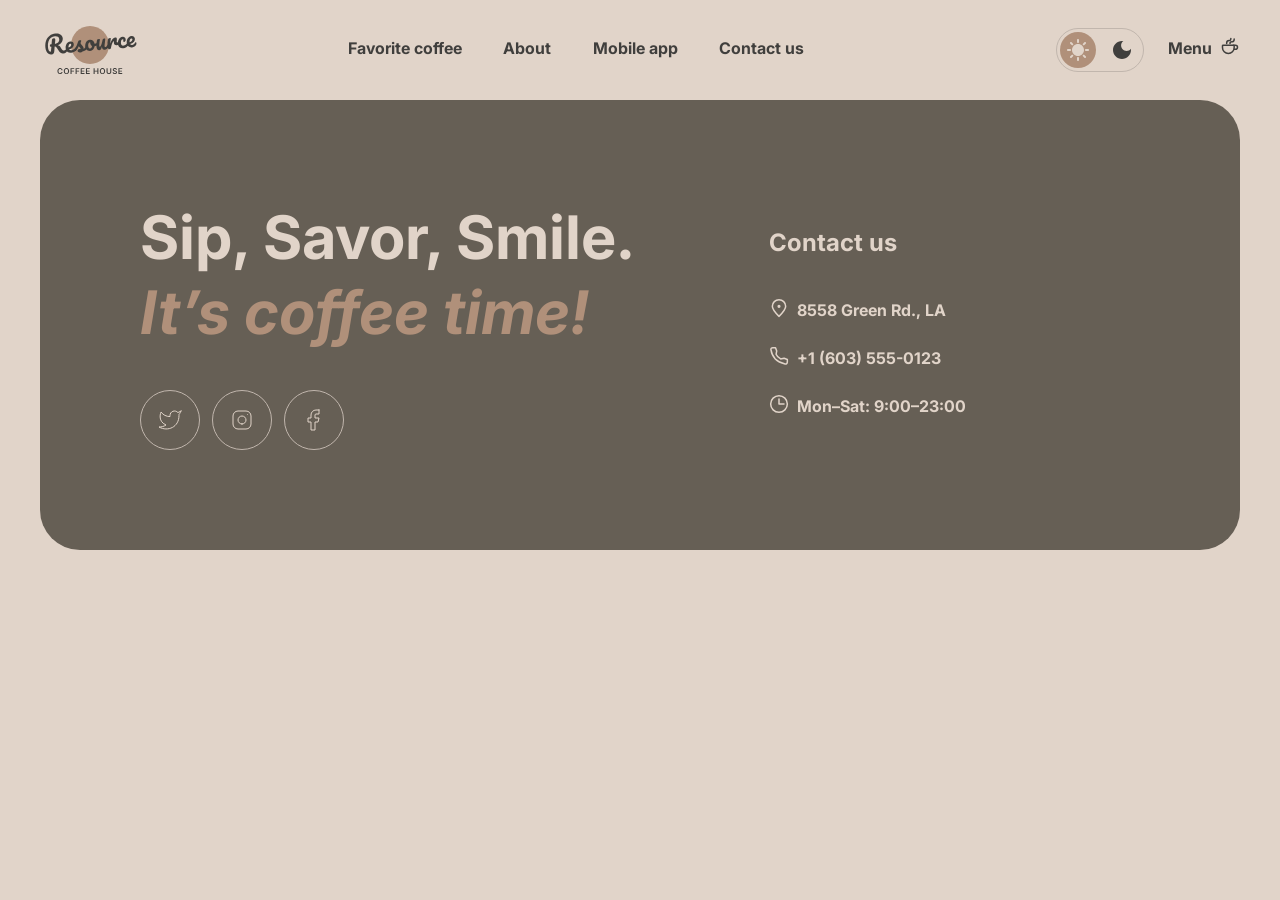
==== menu.html @ a6623a98 "feat: add second page" ====
<!doctype html>
<html lang="en">
  <head>
    <meta charset="UTF-8" />
    <meta name="viewport" content="width=device-width, initial-scale=1.0" />
    <link
      rel="icon"
      type="image/svg+xml"
      href="./assets/images/icons/logo.svg"
    />
    <link rel="stylesheet" href="./styles/normalize.css" />
    <link rel="stylesheet" href="./styles/style.css" />
    <title>Coffe House</title>
  </head>
  <body>
    <div class="container">
      <header class="header">
        <div class="header__left">
          <a href="/" class="header__logo"
            ><svg
              width="100"
              height="60"
              viewBox="0 0 100 60"
              fill="none"
              xmlns="http://www.w3.org/2000/svg"
            >
              <path
                d="M69 25C69 35.4934 60.4934 44 50 44C39.5066 44 31 35.4934 31 25C31 14.5066 39.5066 6 50 6C60.4934 6 69 14.5066 69 25Z"
                fill="#B0907A"
              />
              <path
                d="M95.6784 22.2913C95.8856 22.2732 96.0534 22.3548 96.1817 22.5364C96.326 22.7165 96.4127 22.9739 96.442 23.3086C96.4922 23.8824 96.4 24.3884 96.1652 24.8265C95.7789 25.5509 95.2359 26.1365 94.5362 26.5832C93.8524 27.0285 93.0084 27.295 92.0042 27.3829C90.4741 27.5168 89.2469 27.1664 88.3226 26.3318C87.3969 25.4812 86.8658 24.2749 86.7291 22.7129C86.6329 21.6131 86.7748 20.5727 87.1547 19.5919C87.5333 18.5951 88.1046 17.7822 88.8687 17.1532C89.6487 16.5229 90.5568 16.1623 91.5928 16.0717C92.5173 15.9908 93.2829 16.2049 93.8895 16.714C94.4948 17.2071 94.8386 17.9239 94.9209 18.8643C95.0171 19.9641 94.7016 20.9473 93.9743 21.814C93.2617 22.6633 91.9772 23.4021 90.1208 24.0303C90.5675 24.73 91.2451 25.0401 92.1537 24.9606C92.8072 24.9035 93.3279 24.7053 93.7158 24.3662C94.1197 24.0257 94.5692 23.4725 95.0643 22.7064C95.2346 22.4506 95.4393 22.3122 95.6784 22.2913ZM91.3914 18.4503C90.8016 18.5019 90.3295 18.8885 89.9751 19.6102C89.6365 20.3304 89.5098 21.1767 89.5949 22.149L89.5991 22.1968C90.5199 21.8914 91.2318 21.4918 91.7347 20.9981C92.2376 20.5044 92.4632 19.9626 92.4117 19.3729C92.3852 19.0701 92.2766 18.8386 92.0859 18.6786C91.9098 18.5013 91.6783 18.4252 91.3914 18.4503Z"
                fill="#403F3D"
              />
              <path
                d="M83.2976 28.1446C81.7356 28.2813 80.4779 27.9497 79.5245 27.1497C78.5857 26.3324 78.0529 25.1985 77.926 23.7481C77.813 22.457 77.969 21.303 78.394 20.2861C78.819 19.2692 79.4149 18.4622 80.1818 17.8651C80.9487 17.268 81.7784 16.9304 82.671 16.8523C83.5477 16.7756 84.2481 16.9793 84.7723 17.4635C85.311 17.9303 85.6159 18.5702 85.6871 19.383C85.7456 20.0525 85.6437 20.6316 85.3813 21.1203C85.1348 21.6076 84.7725 21.8722 84.2944 21.9141C83.9915 21.9406 83.7382 21.8904 83.5344 21.7637C83.3465 21.6356 83.2414 21.444 83.2191 21.189C83.2093 21.0774 83.2141 20.9485 83.2334 20.8023C83.2527 20.6561 83.2676 20.5504 83.278 20.4852C83.3367 20.2392 83.357 20.0125 83.3389 19.8053C83.3208 19.5981 83.2511 19.4436 83.1297 19.3418C83.0243 19.2386 82.876 19.1953 82.6847 19.2121C82.3181 19.2441 81.9901 19.4415 81.7006 19.8041C81.4097 20.1508 81.193 20.6114 81.0506 21.186C80.9081 21.7606 80.8661 22.3826 80.9247 23.0521C81.0865 24.901 81.9723 25.7551 83.5821 25.6142C84.2356 25.557 84.9181 25.2805 85.6296 24.7846C86.3556 24.2714 87.0469 23.5444 87.7034 22.6036C87.8752 22.3637 88.0806 22.2333 88.3197 22.2124C88.5269 22.1942 88.6946 22.2759 88.8229 22.4574C88.9672 22.6375 89.054 22.895 89.0832 23.2297C89.1362 23.8354 89.028 24.3427 88.7587 24.7518C88.0904 25.7418 87.2526 26.5378 86.2452 27.1399C85.2524 27.7247 84.2699 28.0596 83.2976 28.1446Z"
                fill="#403F3D"
              />
              <path
                d="M69.549 29.3476C68.9433 29.4006 68.485 29.1195 68.1742 28.5042C67.8794 27.8876 67.6706 26.8779 67.5479 25.4753C67.3666 23.4032 67.4892 21.4089 67.9158 19.4924C68.0188 19.0177 68.2207 18.6627 68.5213 18.4276C68.8365 18.1752 69.289 18.0232 69.8787 17.9716C70.1975 17.9437 70.4242 17.964 70.5586 18.0326C70.6931 18.1011 70.7701 18.2469 70.7897 18.4701C70.812 18.7251 70.7426 19.3094 70.5816 20.2229C70.478 20.8744 70.3993 21.4434 70.3455 21.93C70.2917 22.4165 70.2636 23.0132 70.2612 23.7201C70.6673 22.3033 71.1594 21.136 71.7376 20.2181C72.3158 19.3002 72.8997 18.6308 73.4892 18.2098C74.0947 17.7874 74.6605 17.5532 75.1865 17.5072C76.2225 17.4166 76.7858 17.8893 76.8765 18.9253C76.8946 19.1325 76.8668 19.6409 76.7931 20.4504C76.7214 21.0991 76.6925 21.5032 76.7064 21.6626C76.7552 22.2204 76.9789 22.4819 77.3773 22.4471C77.8236 22.408 78.3668 22.0072 79.0067 21.2445C79.1958 21.0191 79.4019 20.8967 79.6251 20.8772C79.8323 20.8591 80 20.9408 80.1283 21.1223C80.2712 21.2864 80.3559 21.5199 80.3824 21.8228C80.434 22.4125 80.315 22.8887 80.0255 23.2513C79.6197 23.7526 79.1285 24.1971 78.5521 24.5848C77.9903 24.9552 77.3746 25.1697 76.7052 25.2282C75.8604 25.3021 75.196 25.1434 74.7121 24.7521C74.2441 24.3594 73.978 23.7965 73.9139 23.0633C73.8929 22.8242 73.8959 22.583 73.9228 22.3397C73.9268 22.0182 73.9239 21.8016 73.9142 21.69C73.8919 21.435 73.793 21.3151 73.6177 21.3305C73.3786 21.3514 73.0836 21.6503 72.7325 22.2271C72.396 22.7865 72.0748 23.5213 71.7689 24.4314C71.4631 25.3415 71.2332 26.2932 71.0791 27.2864C70.9694 28.0509 70.8068 28.5791 70.5914 28.8709C70.3906 29.1455 70.0431 29.3044 69.549 29.3476Z"
                fill="#403F3D"
              />
              <path
                d="M59.2462 30.2488C58.5289 30.3116 57.9106 30.0364 57.3912 29.4233C56.8863 28.7929 56.5906 27.9836 56.5042 26.9954C56.3996 25.8 56.3838 24.7012 56.4567 23.699C56.5282 22.6809 56.6985 21.5979 56.9675 20.4501C57.085 19.958 57.2782 19.5958 57.547 19.3635C57.8157 19.1312 58.2609 18.9878 58.8826 18.9334C59.2332 18.9028 59.4772 18.9376 59.6145 19.038C59.7677 19.1371 59.8541 19.2981 59.8736 19.5213C59.8847 19.6488 59.8347 20.0868 59.7235 20.8354C59.6157 21.4391 59.5349 21.9842 59.4811 22.4707C59.3088 24.1722 59.247 25.3019 59.2958 25.8598C59.3251 26.1945 59.3859 26.4301 59.4781 26.5666C59.569 26.6871 59.7021 26.7397 59.8774 26.7244C60.1165 26.7035 60.3904 26.4386 60.6993 25.9297C61.024 25.4195 61.3431 24.6608 61.6565 23.6536C61.9859 22.6451 62.2798 21.4148 62.5382 19.9627C62.6239 19.4734 62.7852 19.114 63.0221 18.8845C63.2749 18.6535 63.6643 18.5151 64.1903 18.4691C64.5569 18.437 64.8161 18.4625 64.9679 18.5456C65.1184 18.6127 65.204 18.7658 65.2249 19.0049C65.2598 19.4034 65.1561 20.5127 64.9138 22.3327C64.646 24.412 64.533 25.6907 64.5748 26.1688C64.6013 26.4717 64.686 26.7052 64.8289 26.8694C64.9703 27.0176 65.1447 27.0827 65.3519 27.0645C65.6706 27.0366 66.0285 26.8126 66.4254 26.3924C66.8368 25.9549 67.3708 25.2657 68.0273 24.3249C68.199 24.0851 68.4044 23.9547 68.6435 23.9337C68.8507 23.9156 69.0185 23.9973 69.1468 24.1788C69.291 24.3589 69.3778 24.6163 69.4071 24.9511C69.4629 25.5886 69.3547 26.096 69.0825 26.4731C68.471 27.3779 67.7905 28.1361 67.041 28.7477C66.3074 29.358 65.4385 29.707 64.4343 29.7949C63.6693 29.8618 63.0776 29.6165 62.6594 29.0588C62.2572 28.4997 62.0093 27.6862 61.9159 26.6183C61.7398 27.7259 61.4065 28.5982 60.9162 29.2354C60.4245 29.8566 59.8678 30.1944 59.2462 30.2488Z"
                fill="#403F3D"
              />
              <path
                d="M57.5606 22.8796C57.7678 22.8614 57.9362 22.9511 58.0659 23.1485C58.1956 23.346 58.2744 23.6041 58.3023 23.9229C58.3692 24.688 58.1779 25.1625 57.7282 25.3463C56.8011 25.7647 55.7659 26.048 54.6225 26.1963C54.4367 27.5616 53.9332 28.6898 53.1117 29.5808C52.2888 30.4559 51.3115 30.9429 50.1799 31.0419C49.2235 31.1256 48.3824 30.9663 47.6566 30.564C46.9467 30.1603 46.383 29.5913 45.9654 28.8569C45.5478 28.1225 45.3 27.309 45.2219 26.4164C45.1159 25.205 45.2529 24.1089 45.6328 23.1281C46.0114 22.1313 46.5841 21.3343 47.351 20.7372C48.1165 20.1242 48.9933 19.7744 49.9816 19.688C51.1929 19.582 52.2022 19.9193 53.0093 20.6999C53.8309 21.4632 54.3592 22.453 54.5941 23.6691C55.339 23.5558 56.2177 23.3183 57.23 22.9567C57.3547 22.9136 57.4649 22.8879 57.5606 22.8796ZM50.1494 28.4908C50.6595 28.4462 51.0797 28.2007 51.41 27.7542C51.7563 27.3063 51.959 26.6863 52.0182 25.8941C51.4948 25.6026 51.0739 25.1977 50.7555 24.6795C50.4531 24.1599 50.2754 23.5972 50.2224 22.9916C50.2001 22.7365 50.2017 22.4794 50.2272 22.2202L50.1076 22.2307C49.4701 22.2864 48.9633 22.644 48.5873 23.3032C48.2259 23.9452 48.094 24.824 48.1916 25.9398C48.2683 26.8164 48.4942 27.4712 48.8694 27.9042C49.2605 28.3357 49.6872 28.5313 50.1494 28.4908Z"
                fill="#403F3D"
              />
              <path
                d="M40.3103 32.4354C39.4815 32.508 38.8272 32.3725 38.3474 32.029C37.8836 31.6841 37.6307 31.2726 37.5889 30.7944C37.5527 30.38 37.6727 30.0081 37.9491 29.6787C38.2254 29.3494 38.6584 29.1589 39.2482 29.1073C39.4554 29.0892 39.6966 29.0922 39.9717 29.1163C40.2614 29.1231 40.4787 29.1282 40.6235 29.1316C40.5713 28.7185 40.4415 28.3364 40.2341 27.9851C40.0427 27.6325 39.8048 27.3 39.5205 26.9876C39.2348 26.6592 38.9692 26.3773 38.7237 26.1418C38.3119 27.1254 37.8861 27.9497 37.4464 28.6145C37.0226 29.278 36.5482 29.9137 36.0232 30.5218C35.7614 30.8338 35.4711 31.0038 35.1523 31.0316C34.8973 31.054 34.6824 30.9844 34.5077 30.823C34.3316 30.6457 34.2316 30.4216 34.2079 30.1506C34.1801 29.8318 34.2658 29.5272 34.4653 29.2367L34.7426 28.827C35.5244 27.6664 36.1078 26.7159 36.4928 25.9756C36.7233 25.4896 36.9884 24.8481 37.288 24.0509C37.5863 23.2379 37.8745 22.4016 38.1527 21.542C38.3942 20.8142 38.9931 20.4085 39.9494 20.3248C40.3957 20.2858 40.71 20.2984 40.8923 20.3628C41.0746 20.4271 41.1734 20.547 41.1888 20.7223C41.1971 20.8179 41.1785 20.9722 41.1329 21.1849C41.0873 21.3977 41.0177 21.6126 40.9243 21.8296C40.6876 22.4285 40.5867 22.9272 40.6215 23.3257C40.6424 23.5647 40.7451 23.8208 40.9296 24.0937C41.1301 24.3653 41.4244 24.7009 41.8127 25.1006C42.3814 25.7254 42.8141 26.2657 43.111 26.7216C43.4224 27.1601 43.6025 27.6583 43.6513 28.2162C43.6652 28.3756 43.6688 28.6001 43.662 28.8898C44.4166 28.5187 45.2626 27.6335 46.2003 26.2345C46.372 25.9946 46.5774 25.8642 46.8165 25.8433C47.0237 25.8252 47.1915 25.9069 47.3198 26.0884C47.464 26.2685 47.5508 26.5259 47.5801 26.8606C47.6331 27.4663 47.5249 27.9737 47.2555 28.3827C46.545 29.4407 45.8392 30.185 45.1381 30.6158C44.4515 31.0292 43.5756 31.2985 42.5105 31.4238C41.9204 32.0215 41.187 32.3587 40.3103 32.4354Z"
                fill="#403F3D"
              />
              <path
                d="M36.6161 26.7357C36.8233 26.7175 36.9911 26.7992 37.1194 26.9807C37.2636 27.1608 37.3504 27.4183 37.3797 27.753C37.4355 28.3905 37.3273 28.8979 37.0551 29.2751C36.5281 30.0439 35.7492 30.7786 34.7183 31.4791C33.7034 32.1782 32.5823 32.5815 31.355 32.6888C29.6814 32.8353 28.3426 32.4947 27.3386 31.667C26.3347 30.8394 25.7637 29.6365 25.6256 28.0586C25.5294 26.9588 25.6713 25.9185 26.0512 24.9376C26.4298 23.9408 27.0011 23.1279 27.7652 22.4989C28.5452 21.8686 29.4533 21.508 30.4893 21.4174C31.4138 21.3365 32.1793 21.5506 32.786 22.0597C33.3913 22.5528 33.7351 23.2696 33.8173 24.21C33.9136 25.3098 33.5981 26.293 32.8708 27.1597C32.1581 28.009 30.8816 28.7471 29.0412 29.3739C29.5039 30.0722 30.293 30.3726 31.4088 30.275C32.126 30.2122 32.9173 29.894 33.7826 29.3204C34.6625 28.7295 35.4016 27.9983 35.9999 27.1269C36.1716 26.887 36.377 26.7566 36.6161 26.7357ZM30.2878 23.796C29.6981 23.8476 29.226 24.2342 28.8715 24.9559C28.533 25.6761 28.4063 26.5224 28.4914 27.4947L28.4955 27.5425C29.4164 27.2371 30.1283 26.8375 30.6312 26.3438C31.1341 25.8501 31.3597 25.3083 31.3081 24.7186C31.2816 24.4158 31.1731 24.1843 30.9824 24.0243C30.8063 23.847 30.5747 23.7709 30.2878 23.796Z"
                fill="#403F3D"
              />
              <path
                d="M27.6906 27.5167C27.8978 27.4986 28.0656 27.5803 28.1939 27.7618C28.3382 27.9419 28.4249 28.1993 28.4542 28.5341C28.5086 29.1557 28.4004 29.6631 28.1296 30.0561C27.4454 31.0476 26.7351 31.8324 25.9987 32.4108C25.261 32.9733 24.3581 33.3012 23.2902 33.3946C22.2541 33.4853 21.3451 33.2837 20.5631 32.79C19.797 32.2949 19.028 31.3985 18.256 30.1009C17.6351 29.063 17.151 28.3023 16.8035 27.8188C16.4547 27.3193 16.119 26.9712 15.7967 26.7745C15.4903 26.5765 15.1198 26.4724 14.6852 26.4622C14.6508 26.8025 14.5595 27.8705 14.4114 29.6663C14.3537 30.4744 14.3165 30.9675 14.3 31.1456C14.2256 32.1319 13.9724 32.9089 13.5402 33.4767C13.1067 34.0286 12.4038 34.3471 11.4315 34.4321C10.3636 34.5256 9.38799 34.2977 8.50477 33.7486C7.63609 33.1822 6.9298 32.3606 6.38589 31.2839C5.84059 30.1913 5.50518 28.9277 5.37968 27.4932C5.1454 24.8154 5.40544 22.4638 6.15978 20.4383C6.93006 18.4115 8.10738 16.8148 9.69174 15.6483C11.2906 14.4644 13.1899 13.7763 15.3895 13.5838C16.9196 13.45 18.223 13.5688 19.2994 13.9404C20.3759 14.312 21.1968 14.8826 21.762 15.6523C22.3432 16.4206 22.6784 17.3148 22.7676 18.3349C22.8457 19.2275 22.7073 20.1229 22.3522 21.0213C22.0117 21.9023 21.4476 22.7066 20.66 23.434C19.8724 24.1614 18.8869 24.7375 17.7034 25.1622C18.4866 25.3025 19.1057 25.5856 19.5605 26.0116C20.0154 26.4376 20.4891 27.0787 20.9816 27.9351C21.5115 28.8524 22.0112 29.5153 22.4806 29.924C22.966 30.3312 23.4955 30.5098 24.0693 30.4596C24.5794 30.4149 25.0509 30.205 25.4838 29.8299C25.9154 29.4388 26.4456 28.7981 27.0744 27.9079C27.2461 27.6681 27.4515 27.5377 27.6906 27.5167ZM11.3837 26.727C10.8418 26.7744 10.4561 26.6797 10.2266 26.4428C10.013 26.2045 9.89225 25.9259 9.86436 25.6071C9.8309 25.2246 9.92394 24.9113 10.1435 24.6672C10.379 24.4218 10.6562 24.2851 10.9749 24.2572L11.5727 24.2049C11.691 22.6206 11.8123 21.2528 11.9364 20.1016C12.053 19.0474 12.6771 18.4708 13.8088 18.3718C14.7173 18.2923 15.2071 18.659 15.2782 19.4719C15.2936 19.6473 15.2975 19.7835 15.2899 19.8805L14.9199 23.9121C15.7764 23.789 16.5393 23.5134 17.2085 23.0855C17.8937 22.6561 18.4149 22.0966 18.7722 21.4068C19.1454 20.7156 19.2957 19.9556 19.2232 19.1268C19.1353 18.1226 18.7236 17.3636 17.988 16.8498C17.2524 16.3359 16.2232 16.1369 14.9002 16.2526C13.3382 16.3893 12.0016 16.8997 10.8904 17.7839C9.79381 18.6508 8.98568 19.8779 8.46605 21.4653C7.94503 23.0366 7.78003 24.9142 7.97108 27.0978C8.06033 28.1179 8.24063 28.9855 8.51198 29.7006C8.78334 30.4157 9.08648 30.9432 9.42139 31.2834C9.75631 31.6235 10.0592 31.7817 10.3302 31.7579C10.5374 31.7398 10.6957 31.6216 10.8051 31.4032C10.9304 31.1834 11.0127 30.839 11.052 30.3698L11.3837 26.727Z"
                fill="#403F3D"
              />
              <path
                d="M78.4023 54.0001V48.1819H82.1864V49.0654H79.4563V50.645H81.9904V51.5285H79.4563V53.1165H82.2092V54.0001H78.4023Z"
                fill="#403F3D"
              />
              <path
                d="M75.9698 49.7813C75.9433 49.5332 75.8316 49.34 75.6346 49.2017C75.4395 49.0635 75.1857 48.9943 74.8732 48.9943C74.6535 48.9943 74.4651 49.0275 74.3079 49.0938C74.1507 49.1601 74.0304 49.25 73.9471 49.3637C73.8638 49.4773 73.8211 49.607 73.8192 49.7529C73.8192 49.8741 73.8467 49.9792 73.9016 50.0682C73.9585 50.1572 74.0352 50.233 74.1317 50.2955C74.2283 50.3561 74.3353 50.4072 74.4528 50.4489C74.5702 50.4906 74.6886 50.5256 74.8079 50.554L75.3533 50.6904C75.573 50.7415 75.7842 50.8106 75.9869 50.8977C76.1914 50.9849 76.3742 51.0947 76.5352 51.2273C76.698 51.3599 76.8268 51.5199 76.9215 51.7074C77.0162 51.8949 77.0636 52.1146 77.0636 52.3665C77.0636 52.7074 76.9764 53.0076 76.8022 53.2671C76.628 53.5246 76.3761 53.7263 76.0465 53.8722C75.7189 54.0161 75.3221 54.0881 74.8562 54.0881C74.4035 54.0881 74.0105 54.018 73.6772 53.8779C73.3458 53.7377 73.0863 53.5332 72.8988 53.2642C72.7132 52.9953 72.6128 52.6676 72.5977 52.2813H73.6346C73.6497 52.4839 73.7122 52.6525 73.8221 52.787C73.9319 52.9214 74.0749 53.0218 74.2511 53.0881C74.4291 53.1544 74.628 53.1875 74.8477 53.1875C75.0768 53.1875 75.2776 53.1534 75.4499 53.0852C75.6242 53.0152 75.7605 52.9186 75.859 52.7955C75.9575 52.6705 76.0077 52.5246 76.0096 52.358C76.0077 52.2065 75.9632 52.0815 75.8761 51.983C75.7889 51.8826 75.6668 51.7993 75.5096 51.733C75.3543 51.6648 75.1725 51.6042 74.9641 51.5512L74.3022 51.3807C73.823 51.2576 73.4442 51.071 73.1658 50.821C72.8893 50.5692 72.7511 50.2349 72.7511 49.8182C72.7511 49.4754 72.8439 49.1752 73.0295 48.9176C73.217 48.6601 73.4717 48.4602 73.7937 48.3182C74.1156 48.1743 74.4802 48.1023 74.8874 48.1023C75.3003 48.1023 75.6621 48.1743 75.9727 48.3182C76.2852 48.4602 76.5304 48.6582 76.7085 48.912C76.8865 49.1638 76.9783 49.4536 76.984 49.7813H75.9698Z"
                fill="#403F3D"
              />
              <path
                d="M70.2086 48.1819H71.2626V51.983C71.2626 52.3997 71.1641 52.7662 70.9672 53.0825C70.7721 53.3987 70.4975 53.6459 70.1433 53.8239C69.7891 54.0001 69.3753 54.0881 68.9018 54.0881C68.4264 54.0881 68.0117 54.0001 67.6575 53.8239C67.3033 53.6459 67.0287 53.3987 66.8336 53.0825C66.6386 52.7662 66.541 52.3997 66.541 51.983V48.1819H67.595V51.895C67.595 52.1374 67.648 52.3533 67.7541 52.5427C67.862 52.7321 68.0136 52.8807 68.2086 52.9887C68.4037 53.0948 68.6348 53.1478 68.9018 53.1478C69.1689 53.1478 69.3999 53.0948 69.595 52.9887C69.792 52.8807 69.9435 52.7321 70.0495 52.5427C70.1556 52.3533 70.2086 52.1374 70.2086 51.895V48.1819Z"
                fill="#403F3D"
              />
              <path
                d="M65.1435 51.0909C65.1435 51.7178 65.026 52.2548 64.7912 52.7017C64.5582 53.1468 64.2401 53.4877 63.8366 53.7245C63.4351 53.9612 62.9796 54.0796 62.4702 54.0796C61.9607 54.0796 61.5043 53.9612 61.1009 53.7245C60.6993 53.4858 60.3812 53.144 60.1463 52.6989C59.9134 52.2519 59.7969 51.7159 59.7969 51.0909C59.7969 50.464 59.9134 49.9281 60.1463 49.483C60.3812 49.036 60.6993 48.6942 61.1009 48.4574C61.5043 48.2207 61.9607 48.1023 62.4702 48.1023C62.9796 48.1023 63.4351 48.2207 63.8366 48.4574C64.2401 48.6942 64.5582 49.036 64.7912 49.483C65.026 49.9281 65.1435 50.464 65.1435 51.0909ZM64.0838 51.0909C64.0838 50.6496 64.0147 50.2775 63.8764 49.9745C63.7401 49.6695 63.5507 49.4394 63.3082 49.2841C63.0658 49.1269 62.7865 49.0483 62.4702 49.0483C62.1539 49.0483 61.8745 49.1269 61.6321 49.2841C61.3897 49.4394 61.1993 49.6695 61.0611 49.9745C60.9247 50.2775 60.8565 50.6496 60.8565 51.0909C60.8565 51.5322 60.9247 51.9053 61.0611 52.2102C61.1993 52.5133 61.3897 52.7434 61.6321 52.9006C61.8745 53.0559 62.1539 53.1335 62.4702 53.1335C62.7865 53.1335 63.0658 53.0559 63.3082 52.9006C63.5507 52.7434 63.7401 52.5133 63.8764 52.2102C64.0147 51.9053 64.0838 51.5322 64.0838 51.0909Z"
                fill="#403F3D"
              />
              <path
                d="M53.5918 54.0001V48.1819H54.6458V50.645H57.3418V48.1819H58.3986V54.0001H57.3418V51.5285H54.6458V54.0001H53.5918Z"
                fill="#403F3D"
              />
              <path
                d="M45.9492 54.0001V48.1819H49.7333V49.0654H47.0032V50.645H49.5373V51.5285H47.0032V53.1165H49.756V54.0001H45.9492Z"
                fill="#403F3D"
              />
              <path
                d="M40.6895 54.0001V48.1819H44.4735V49.0654H41.7434V50.645H44.2775V51.5285H41.7434V53.1165H44.4963V54.0001H40.6895Z"
                fill="#403F3D"
              />
              <path
                d="M35.6016 54.0001V48.1819H39.3288V49.0654H36.6555V50.645H39.0732V51.5285H36.6555V54.0001H35.6016Z"
                fill="#403F3D"
              />
              <path
                d="M30.5137 54.0001V48.1819H34.2409V49.0654H31.5676V50.645H33.9853V51.5285H31.5676V54.0001H30.5137Z"
                fill="#403F3D"
              />
              <path
                d="M29.1181 51.0909C29.1181 51.7178 29.0007 52.2548 28.7658 52.7017C28.5328 53.1468 28.2147 53.4877 27.8113 53.7245C27.4097 53.9612 26.9542 54.0796 26.4448 54.0796C25.9353 54.0796 25.4789 53.9612 25.0755 53.7245C24.6739 53.4858 24.3558 53.144 24.1209 52.6989C23.888 52.2519 23.7715 51.7159 23.7715 51.0909C23.7715 50.464 23.888 49.9281 24.1209 49.483C24.3558 49.036 24.6739 48.6942 25.0755 48.4574C25.4789 48.2207 25.9353 48.1023 26.4448 48.1023C26.9542 48.1023 27.4097 48.2207 27.8113 48.4574C28.2147 48.6942 28.5328 49.036 28.7658 49.483C29.0007 49.9281 29.1181 50.464 29.1181 51.0909ZM28.0584 51.0909C28.0584 50.6496 27.9893 50.2775 27.851 49.9745C27.7147 49.6695 27.5253 49.4394 27.2828 49.2841C27.0404 49.1269 26.7611 49.0483 26.4448 49.0483C26.1285 49.0483 25.8491 49.1269 25.6067 49.2841C25.3643 49.4394 25.1739 49.6695 25.0357 49.9745C24.8993 50.2775 24.8311 50.6496 24.8311 51.0909C24.8311 51.5322 24.8993 51.9053 25.0357 52.2102C25.1739 52.5133 25.3643 52.7434 25.6067 52.9006C25.8491 53.0559 26.1285 53.1335 26.4448 53.1335C26.7611 53.1335 27.0404 53.0559 27.2828 52.9006C27.5253 52.7434 27.7147 52.5133 27.851 52.2102C27.9893 51.9053 28.0584 51.5322 28.0584 51.0909Z"
                fill="#403F3D"
              />
              <path
                d="M22.5536 50.1449H21.4911C21.4608 49.9707 21.4049 49.8163 21.3235 49.6818C21.2421 49.5455 21.1407 49.4299 21.0195 49.3352C20.8983 49.2406 20.7601 49.1695 20.6048 49.1222C20.4513 49.0729 20.2856 49.0483 20.1076 49.0483C19.7913 49.0483 19.511 49.1279 19.2667 49.287C19.0224 49.4442 18.8311 49.6752 18.6928 49.9801C18.5546 50.2832 18.4854 50.6534 18.4854 51.0909C18.4854 51.536 18.5546 51.911 18.6928 52.2159C18.833 52.519 19.0243 52.7481 19.2667 52.9034C19.511 53.0568 19.7904 53.1335 20.1048 53.1335C20.279 53.1335 20.4419 53.1108 20.5934 53.0654C20.7468 53.018 20.8841 52.9489 21.0053 52.858C21.1284 52.7671 21.2317 52.6553 21.315 52.5227C21.4002 52.3902 21.4589 52.2387 21.4911 52.0682L22.5536 52.0739C22.5138 52.3504 22.4277 52.6099 22.2951 52.8523C22.1644 53.0947 21.993 53.3087 21.7809 53.4943C21.5688 53.6781 21.3207 53.822 21.0366 53.9262C20.7525 54.0284 20.4371 54.0796 20.0906 54.0796C19.5792 54.0796 19.1228 53.9612 18.7212 53.7245C18.3197 53.4877 18.0034 53.1459 17.7724 52.6989C17.5413 52.2519 17.4258 51.7159 17.4258 51.0909C17.4258 50.464 17.5423 49.9281 17.7752 49.483C18.0082 49.036 18.3254 48.6942 18.7269 48.4574C19.1284 48.2207 19.583 48.1023 20.0906 48.1023C20.4144 48.1023 20.7156 48.1477 20.994 48.2387C21.2724 48.3296 21.5205 48.4631 21.7383 48.6392C21.9561 48.8135 22.1351 49.0275 22.2752 49.2813C22.4173 49.5332 22.5101 49.821 22.5536 50.1449Z"
                fill="#403F3D"
              />
            </svg>
          </a>
          <nav class="header__nav">
            <ul class="nav__list">
              <li class="nav__list-item">
                <a href="/index.html#favorite" class="nav__item-link link"
                  >Favorite coffee</a
                >
              </li>
              <li class="nav__list-item">
                <a href="/index.html#about" class="nav__item-link link"
                  >About</a
                >
              </li>
              <li class="nav__list-item">
                <a href="/index.html#mobile" class="nav__item-link link"
                  >Mobile app</a
                >
              </li>
              <li class="nav__list-item">
                <a href="/index.html#contact" class="nav__item-link link"
                  >Contact us</a
                >
              </li>
            </ul>
          </nav>
        </div>
        <div class="header__menu">
          <ul class="header__menu-list">
            <li class="menu__list-item">
              <button class="menu__item-btn active">
                <svg
                  width="22"
                  height="22"
                  viewBox="0 0 22 22"
                  fill="none"
                  xmlns="http://www.w3.org/2000/svg"
                >
                  <path
                    d="M10 3V1C10 0.45 10.45 0 11 0C11.55 0 12 0.45 12 1V3C12 3.55 11.55 4 11 4C10.45 4 10 3.55 10 3ZM17.36 6.05L18.77 4.63C19.16 4.24 19.16 3.61 18.77 3.22C18.38 2.83 17.75 2.83 17.36 3.22L15.95 4.64C15.56 5.03 15.56 5.66 15.95 6.05C16.34 6.44 16.97 6.44 17.36 6.05ZM21 10H19C18.45 10 18 10.45 18 11C18 11.55 18.45 12 19 12H21C21.55 12 22 11.55 22 11C22 10.45 21.55 10 21 10ZM11 18C10.45 18 10 18.45 10 19V21C10 21.55 10.45 22 11 22C11.55 22 12 21.55 12 21V19C12 18.45 11.55 18 11 18ZM4.64 6.05L3.22 4.64C2.83 4.25 2.83 3.61 3.22 3.23C3.61 2.85 4.25 2.84 4.63 3.23L6.04 4.64C6.43 5.03 6.43 5.67 6.04 6.05C5.65 6.43 5.02 6.44 4.64 6.05ZM15.95 15.95C15.56 16.34 15.56 16.98 15.95 17.36L17.36 18.77C17.75 19.16 18.39 19.16 18.77 18.77C19.16 18.38 19.16 17.74 18.77 17.36L17.36 15.95C16.98 15.56 16.34 15.56 15.95 15.95ZM1 12H3C3.55 12 4 11.55 4 11C4 10.45 3.55 10 3 10H1C0.45 10 0 10.45 0 11C0 11.55 0.45 12 1 12ZM4.64 18.78L6.05 17.37C6.44 16.98 6.44 16.34 6.05 15.96C5.66 15.58 5.02 15.57 4.64 15.96L3.23 17.37C2.84 17.76 2.84 18.4 3.23 18.78C3.61 19.17 4.25 19.17 4.64 18.78ZM11 5C7.69 5 5 7.69 5 11C5 14.31 7.69 17 11 17C14.31 17 17 14.31 17 11C17 7.69 14.31 5 11 5Z"
                    fill="#E1D4C9"
                  />
                </svg>
              </button>
            </li>
            <li class="menu__list-item">
              <button class="menu__item-btn">
                <svg
                  width="18"
                  height="18"
                  viewBox="0 0 18 18"
                  fill="none"
                  xmlns="http://www.w3.org/2000/svg"
                >
                  <path
                    d="M9 0C4.03 0 0 4.03 0 9C0 13.97 4.03 18 9 18C13.97 18 18 13.97 18 9C18 8.54 17.96 8.08 17.9 7.64C16.92 9.01 15.32 9.9 13.5 9.9C10.52 9.9 8.1 7.48 8.1 4.5C8.1 2.69 8.99 1.08 10.36 0.0999999C9.92 0.0399999 9.46 0 9 0Z"
                    fill="#403F3D"
                  />
                </svg>
              </button>
            </li>
          </ul>
          <a href="./menu.html" class="header__menu-btn link">Menu</a>
        </div>
      </header>
      <main class="main"></main>
      <footer class="footer">
        <div class="footer__left">
          <h2 id="contact" class="social__title">
            Sip, Savor, Smile. <br />
            <span class="title--italic">It’s coffee time!</span>
          </h2>
          <ul class="social__list">
            <li class="social__list-item">
              <a href="" class="social__item-link"
                ><svg
                  width="24"
                  height="24"
                  viewBox="0 0 24 24"
                  fill="none"
                  xmlns="http://www.w3.org/2000/svg"
                >
                  <path
                    d="M23 3.01006C23 3.01006 20.9821 4.20217 19.86 4.54006C19.2577 3.84757 18.4573 3.35675 17.567 3.13398C16.6767 2.91122 15.7395 2.96725 14.8821 3.29451C14.0247 3.62177 13.2884 4.20446 12.773 4.96377C12.2575 5.72309 11.9877 6.62239 12 7.54006V8.54006C10.2426 8.58562 8.50127 8.19587 6.93101 7.4055C5.36074 6.61513 4.01032 5.44869 3 4.01006C3 4.01006 -1 13.0101 8 17.0101C5.94053 18.408 3.48716 19.109 1 19.0101C10 24.0101 21 19.0101 21 7.51006C20.9991 7.23151 20.9723 6.95365 20.92 6.68006C21.9406 5.67355 23 3.01006 23 3.01006Z"
                    stroke="#E1D4C9"
                    stroke-linecap="round"
                    stroke-linejoin="round"
                  />
                </svg>
              </a>
            </li>
            <li class="social__list-item">
              <a href="" class="social__item-link"
                ><svg
                  width="24"
                  height="24"
                  viewBox="0 0 24 24"
                  fill="none"
                  xmlns="http://www.w3.org/2000/svg"
                >
                  <path
                    d="M12 16C14.2091 16 16 14.2091 16 12C16 9.79086 14.2091 8 12 8C9.79086 8 8 9.79086 8 12C8 14.2091 9.79086 16 12 16Z"
                    stroke="#E1D4C9"
                    stroke-linecap="round"
                    stroke-linejoin="round"
                  />
                  <path
                    d="M3 16V8C3 5.23858 5.23858 3 8 3H16C18.7614 3 21 5.23858 21 8V16C21 18.7614 18.7614 21 16 21H8C5.23858 21 3 18.7614 3 16Z"
                    stroke="#E1D4C9"
                  />
                  <path
                    d="M17.5 6.51L17.51 6.49889"
                    stroke="#E1D4C9"
                    stroke-linecap="round"
                    stroke-linejoin="round"
                  />
                </svg>
              </a>
            </li>
            <li class="social__list-item">
              <a href="" class="social__item-link"
                ><svg
                  width="24"
                  height="24"
                  viewBox="0 0 24 24"
                  fill="none"
                  xmlns="http://www.w3.org/2000/svg"
                >
                  <path
                    d="M17 2H14C12.6739 2 11.4021 2.52678 10.4645 3.46447C9.52678 4.40215 9 5.67392 9 7V10H6V14H9V22H13V14H16L17 10H13V7C13 6.73478 13.1054 6.48043 13.2929 6.29289C13.4804 6.10536 13.7348 6 14 6H17V2Z"
                    stroke="#E1D4C9"
                    stroke-linecap="round"
                    stroke-linejoin="round"
                  />
                </svg>
              </a>
            </li>
          </ul>
        </div>
        <div class="footer__right">
          <h3 class="contacts__title">Contact us</h3>
          <ul class="contacts__list">
            <li class="contacts__list-item">
              <a
                href="https://www.google.com/maps/search/?api=1&query=8558 Green Rd, +LA"
                class="contacts__item-link link link--light"
                target="_blank"
                >8558 Green Rd., LA</a
              >
            </li>
            <li class="contacts__list-item">
              <a
                href="tel:+16035550123"
                class="contacts__item-link link link--light"
                >+1 (603) 555-0123</a
              >
            </li>
            <li class="contacts__list-item">
              <a href="#" class="contacts__item-link link link--light"
                >Mon–Sat: 9:00–23:00</a
              >
            </li>
          </ul>
        </div>
      </footer>
    </div>
  </body>
</html>
---- styles/style.css ----
@font-face {
  font-family: "Inter";
  src: url("../assets/fonts/Inter-Regular.woff2") format("woff2");
  font-weight: 400;
  font-style: normal;
  font-display: swap;
}

@font-face {
  font-family: "Inter";
  src: url("../assets/fonts/Inter-Bold.woff2") format("woff2");
  font-weight: 600;
  font-style: normal;
  font-display: swap;
}

@font-face {
  font-family: "Inter";
  src: url("../assets/fonts/Inter-BoldItalic.woff2") format("woff2");
  font-weight: 600;
  font-style: italic;
  font-display: swap;
}

/*========== GLOBAL ============*/
:root {
  --color-primary: #403f3d;
  --color-inverse: #e1d4c9;
  --color-accent: #b0907a;
  --color-bg-overlay: #403f3dcc;
  --color-border-primary: #c1b6ad;
  --color-border-inverse: #665f55;

  --font-sans: "Inter", sans-serif;

  --border-radius: 6.25rem;
  --transition-duration: 0.2s;

  --container-width: 85rem;
  --container-padding-x: 2.5rem;
}

.dark {
  --color-primary: #e1d4c9;
  --color-inverse: #e1d4c9;
  --color-accent: #b0907a;
  --color-bg-page: #292826;
  --color-bg-container: #403f3d;
  --color-bg-overlay: #292826cc;
  --color-border-primary: #665f55;
  --color-border-inverse: #c1b6ad;
}

html {
  scroll-padding-top: 6rem;
}

body {
  width: 100%;
  height: 100%;
  color: var(--color-primary);
  font-family: var(--font-sans);
  background-color: var(--color-inverse);
}

a {
  color: inherit;
  text-decoration: none;
  transition-duration: var(--transition-duration);
}

button {
  background: none;
  border: none;
  outline: none;
  box-shadow: none;
  padding: 0;
  color: inherit;
  cursor: pointer;
}

h1,
h2,
h3,
h4 {
  font-size: 4.5rem;
  font-weight: bold;
  color: var(--color-primary);
  line-height: 105%;
}

h2 {
  font-size: 3.75rem;
  line-height: 125%;
}

h3 {
  font-size: 1.5rem;
}

h4 {
  font-size: 1rem;
}

.container {
  display: flex;
  flex-direction: column;
  width: 100%;
  height: 100%;
  max-width: calc(var(--container-width) + var(--container-padding-x) * 2);
  padding: 0 var(--container-padding-x) 2.5rem;
  margin-inline: auto;
}

.link {
  position: relative;
  font-weight: 600;
}

.link::before {
  content: "";
  position: absolute;
  bottom: 0;
  left: 0;
  right: 0;
  height: 0.125rem;
  background-color: var(--color-primary);
  transition: opacity var(--transition-duration);
  opacity: 0;
}

.link.link--light::before {
  content: "";
  position: absolute;
  bottom: 0;
  left: -25px;
  right: 0;
  height: 0.125rem;
  background-color: var(--color-inverse);
  transition: opacity var(--transition-duration);
  opacity: 0;
}

.link:hover::before {
  opacity: 1;
}

.title--italic {
  font-style: italic;
  color: var(--color-accent);
}

/*========= HEADER ==========*/
.header {
  display: flex;
  align-items: center;
  justify-content: space-between;
  gap: 2.75rem;
  height: 6.25rem;
  padding-block: 1.25rem;
}

.header__left {
  display: flex;
  align-items: center;
  width: 100%;
  height: 100%;
}

.header__logo {
  height: 100%;
}

.header__nav {
  display: flex;
  align-items: center;
  justify-content: center;
  width: 100%;
  height: 100%;
}

.nav__list {
  display: flex;
  align-items: center;
  justify-content: space-between;
  flex-wrap: wrap;
  width: 100%;
  max-width: 28.5rem;
}

.nav__list-item {
  height: 100%;
}

.nav__item-link {
  display: flex;
  align-items: center;
  justify-content: center;
  height: 1.75rem;
  padding-bottom: 0.25rem;
}

.header__menu {
  display: flex;
  align-items: center;
  justify-content: center;
  gap: 1.5rem;
}

.header__menu-list {
  display: flex;
  align-items: center;
  justify-content: center;
  gap: 0.5rem;
  padding: 0.25rem;
  width: 100%;
  width: 5.5rem;
  height: 2.75rem;
  border: 1px solid var(--color-border-primary);
  border-radius: var(--border-radius);
}

.menu__list-item {
  flex: 1;
}

.menu__item-btn {
  display: flex;
  align-items: center;
  justify-content: center;
  width: 2.25rem;
  aspect-ratio: 1;
  border-radius: 100%;
  transition: background-color var(--transition-duration);
}

.menu__item-btn:hover {
  background-color: var(--color-border-inverse);
}

.menu__item-btn svg path {
  transition: fill var(--transition-duration);
}

.menu__item-btn:hover svg path {
  fill: var(--color-inverse);
}

.menu__item-btn.active {
  background-color: var(--color-accent);
}

.header__menu-btn {
  position: relative;
  width: 4.5rem;
  height: 1.75rem;
  padding-bottom: 0.25rem;
  text-align: left;
}

.header__menu-btn::after {
  content: "";
  position: absolute;
  top: calc(50% - 0.25rem);
  right: 0;
  transform: translateY(-50%);
  width: 1.25rem;
  aspect-ratio: 1;
  background-image: url("../assets/images/icons/coffee-cup.svg");
}

/*========= MAIN ==========*/
.main {
  display: flex;
  flex-direction: column;
  gap: 6.25rem;
}

/* HERO */
.hero {
  display: flex;
  align-items: center;
  border-radius: 2.5rem;
  overflow: hidden;
  background: url("../assets/images/hero/img-hero.jpg") center / cover no-repeat;
  min-height: 40.25rem;
  padding-left: 6.25rem;
}

.hero__info {
  display: flex;
  flex-direction: column;
  gap: 2.5rem;
  width: 100%;
  max-width: 33.125rem;
}

.hero__title {
  color: var(--color-inverse);
}

.hero__paragraph {
  line-height: 150%;
  color: var(--color-inverse);
}

.hero__btn {
  display: flex;
  align-items: center;
  justify-content: center;
  padding-left: 0;
  position: relative;
  width: 12.5rem;
  height: 4rem;
  font-weight: 600;
  border-radius: var(--border-radius);
  background-color: var(--color-inverse);
  transition-duration: var(--transition-duration);
}

.hero__btn:hover {
  padding-right: 1.625rem;
}

.hero__btn::after {
  content: "";
  position: absolute;
  top: 50%;
  right: 4rem;
  transform: translateY(-50%);
  width: 1.25rem;
  aspect-ratio: 1;
  opacity: 0;
  transition: opacity var(--transition-duration);
  background-image: url("../assets/images/icons/coffee-cup.svg");
}

.hero__btn:hover::after {
  opacity: 1;
}

/* FAVORITE */
.favorite {
  display: flex;
  align-items: center;
  justify-content: flex-start;
  flex-direction: column;
  gap: 2.5rem;
  width: 100%;
  min-height: 49.9375rem;
}

.favorite__title {
}

.slider {
  position: relative;
  display: flex;
  align-items: center;
  justify-content: center;
  flex-direction: column;
  width: 100%;
}

.slider__controls {
  position: absolute;
  display: flex;
  justify-content: space-between;
  top: 50%;
  left: 5px;
  right: 5px;
  transform: translateY(-50%);
}

.slider__controls-btn {
  display: flex;
  align-items: center;
  justify-content: center;
  width: 3.75rem;
  aspect-ratio: 1;
  border: 1px solid var(--color-border-inverse);
  border-radius: var(--border-radius);
  transition: background-color var(--transition-duration);
}

.slider__controls-btn:hover {
  background-color: var(--color-border-inverse);
}

.slider__controls-btn svg path {
  transition: stroke var(--transition-duration);
}

.slider__controls-btn:hover svg path {
  stroke: var(--color-inverse);
}

.slider__controls-btn--prev {
}

.slider__controls-btn--next {
  transform: rotate(180deg);
}

.slider__card {
  display: flex;
  align-items: center;
  justify-content: center;
  flex-direction: column;
  gap: 1.5rem;
  text-align: center;
  width: 100%;
  max-width: 30rem;
}

.slider__card-image {
}

.slider__card-info {
  display: flex;
  flex-direction: column;
  gap: 1rem;
  letter-spacing: 0.01rem;
}

.card__title {
}

.card__paragraph {
  line-height: 150%;
}

.card__cost {
  font-weight: 600;
  line-height: 125%;
  font-size: 1.5rem;
}

.slider__controls-btns {
  display: flex;
  align-items: center;
  justify-content: center;
  gap: 0.75rem;
}

.controls__btns {
  width: 2.5rem;
  height: 0.25rem;
  border-radius: var(--border-radius);
  background-color: var(--color-border-primary);
}

.controls__btns.active {
  background-color: var(--color-border-inverse);
}

/* ABOUT */
.about {
  display: flex;
  flex-direction: column;
  gap: 2.5rem;
}

.about__title {
}

.about__list {
  display: grid;
  grid-template-columns: 1fr 1fr;
  grid-template-rows: auto auto;
  gap: 2.5rem;
}

.about__list-item {
  border-radius: 1.25rem;
  overflow: hidden;
}

.about__list-item:nth-child(1) {
  grid-row: 1 / 2;
  grid-column: 1 / 2;
  height: 36.875rem;
}

.about__list-item:nth-child(2) {
  grid-row: 1 / 2;
  grid-column: 2 / 3;
  height: 26.875rem;
}

.about__list-item:nth-child(3) {
  grid-row: 2 / 3;
  grid-column: 1 / 2;
  height: 26.875rem;
}

.about__list-item:nth-child(4) {
  grid-row: 2 / 3;
  grid-column: 2 / 3;
  height: 36.875rem;
  margin-top: -160px;
}

.item__image {
  width: 100%;
  height: 100%;
  object-fit: cover;
  display: block;
  scale: 1.1;
  transition: scale var(--transition-duration);
}

.item__image:hover {
  scale: 1;
}

/* MOBILE */
.mobile {
  display: flex;
  align-items: center;
  justify-content: space-between;
  min-height: 39.375rem;
  margin-bottom: 6.25rem;
}

.mobile__left {
  display: flex;
  align-items: flex-start;
  flex-direction: column;
  gap: 2.5rem;
  max-width: 39.375rem;
}

.mobile__left-title {
  letter-spacing: 0.1px;
}

.mobile__left-paragraph {
}

.mobile__controls {
  display: flex;
  align-items: center;
  justify-content: center;
  gap: 1.25rem;
}

.mobile__controls-btn {
  display: flex;
  align-items: center;
  justify-content: flex-start;
  padding-left: 1.25rem;
  gap: 0.5rem;
  width: 12.5rem;
  height: 4rem;
  border: 1px solid var(--color-border-inverse);
  border-radius: var(--border-radius);
  transition-duration: var(--transition-duration);
}

.mobile__controls-btn:hover {
  color: var(--color-inverse);
  background-color: var(--color-border-inverse);
}

.mobile__controls-btn h4 {
  transition-duration: var(--transition-duration);
}

.mobile__controls-btn svg path {
  transition-duration: var(--transition-duration);
}
.mobile__controls-btn:hover h4 {
  color: var(--color-inverse);
}

.mobile__controls-btn:hover svg path {
  fill: var(--color-inverse);
}

.controls__btn-info {
  display: flex;
  flex-direction: column;
  align-items: flex-start;
  gap: 0.0625rem;
}

.btn__info-paragraph {
  font-size: 0.625rem;
}

.btn__info-title {
}

.mobile__right {
  height: 100%;
}

.mobile__right-image {
  object-fit: cover;
}

/*========= FOOTER ==========*/
.footer {
  display: flex;
  align-items: center;
  gap: 8.4rem;
  padding: 6.25rem;
  min-height: 28.125rem;
  border-radius: 2.5rem;
  background-color: var(--color-border-inverse);
  color: var(--color-inverse);
}

.footer__left {
  display: flex;
  flex-direction: column;
  gap: 2.5rem;
  min-height: 15.625rem;
}

.social__title {
  color: var(--color-inverse);
}

.social__list {
  display: flex;
  gap: 0.75rem;
}

.social__list-item {
}

.social__item-link {
  display: flex;
  align-items: center;
  justify-content: center;
  width: 3.75rem;
  aspect-ratio: 1;
  border: 1px solid var(--color-border-primary);
  border-radius: 100%;
  transition-duration: var(--transition-duration);
}

.social__item-link:hover {
  background-color: var(--color-inverse);
}

.social__item-link svg path {
  transition-duration: var(--transition-duration);
}

.social__item-link:hover svg path {
  stroke: var(--color-primary);
}

.footer__right {
  display: flex;
  flex-direction: column;
  gap: 2.5rem;
  min-height: 11.625rem;
}

.contacts__title {
  line-height: 125%;
  color: var(--color-inverse);
}

.contacts__list {
  display: flex;
  flex-direction: column;
  gap: 1.25rem;
}

.contacts__list-item {
  position: relative;
  padding-left: 1.75rem;
  line-height: 150%;
}

.contacts__list-item::after {
  content: "";
  position: absolute;
  top: 0;
  left: 0;
  width: 20px;
  aspect-ratio: 1;
}

.contacts__list-item:nth-child(1)::after {
  background-image: url("../assets/images/icons/pin-alt.svg");
}

.contacts__list-item:nth-child(2)::after {
  background-image: url("../assets/images/icons/phone.svg");
}

.contacts__list-item:nth-child(3)::after {
  background-image: url("../assets/images/icons/clock.svg");
}

.contacts__item-link {
  display: flex;
  height: 1.75rem;
}
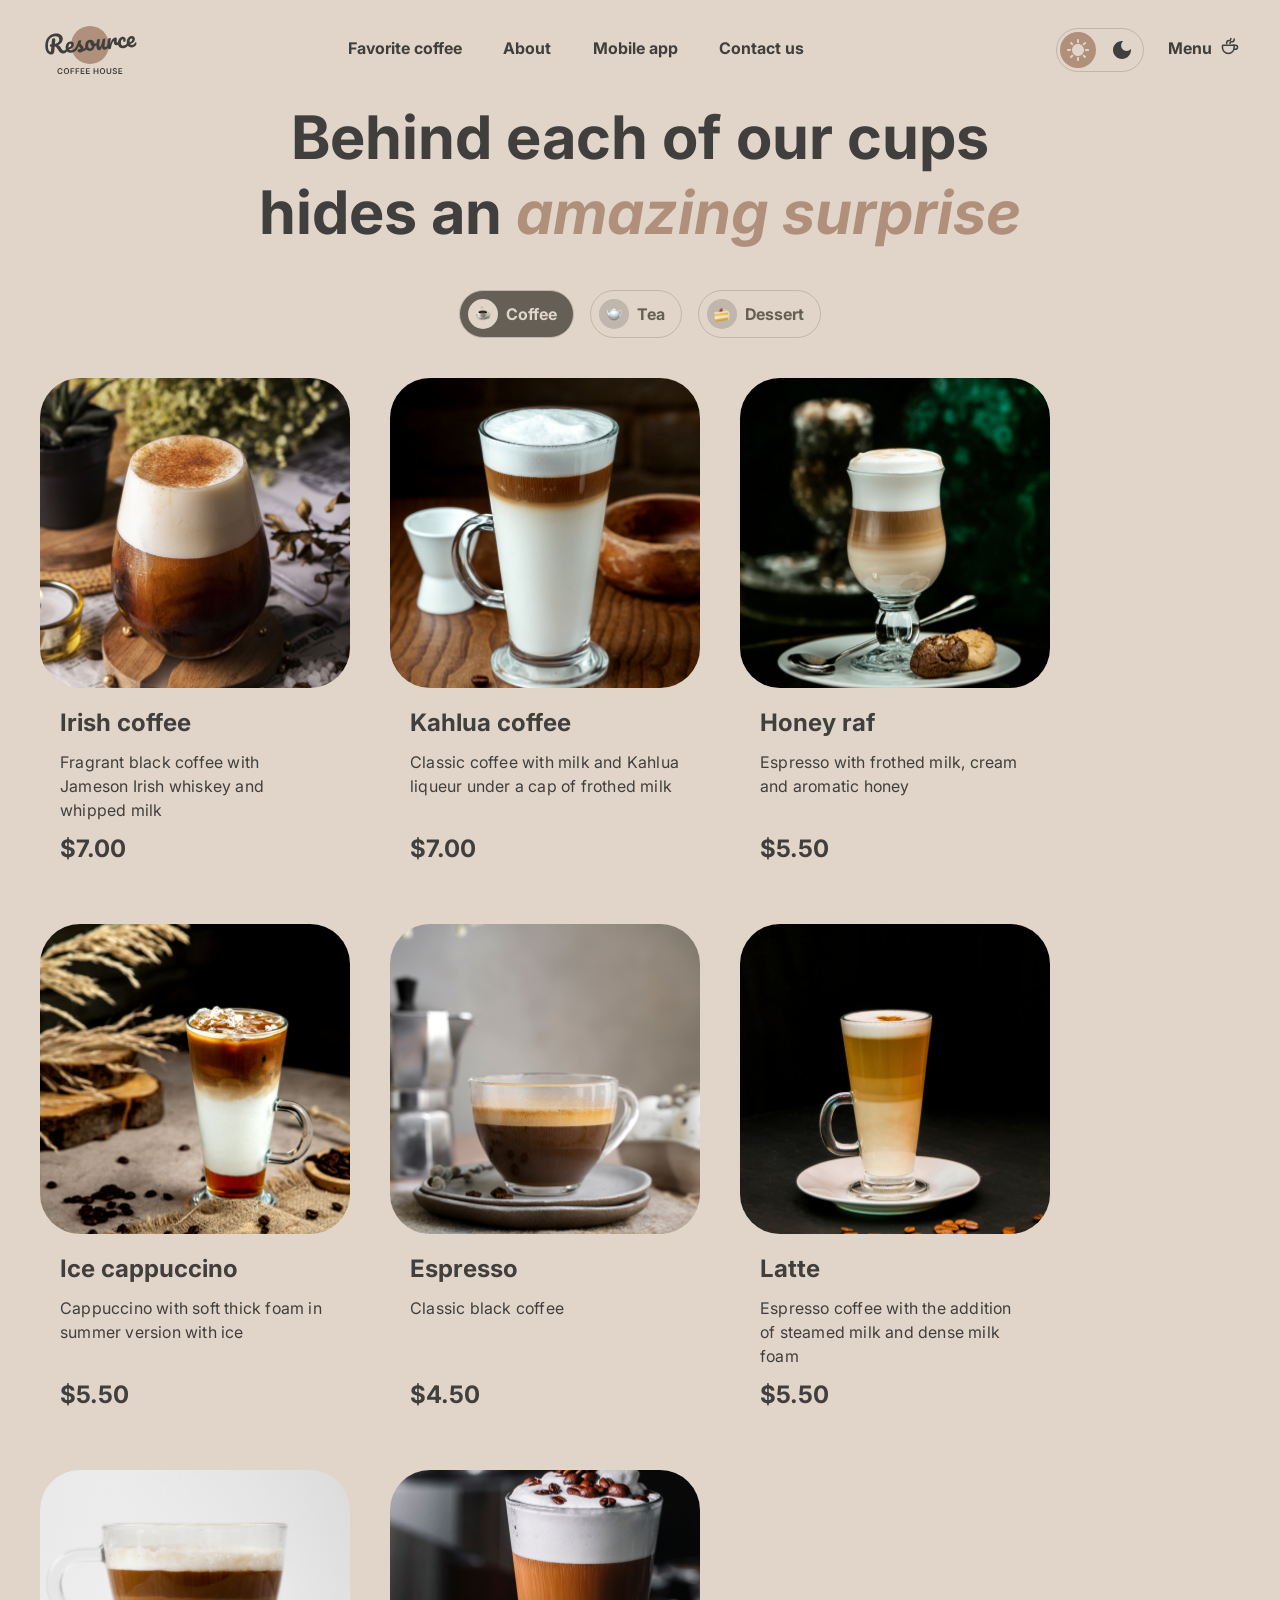
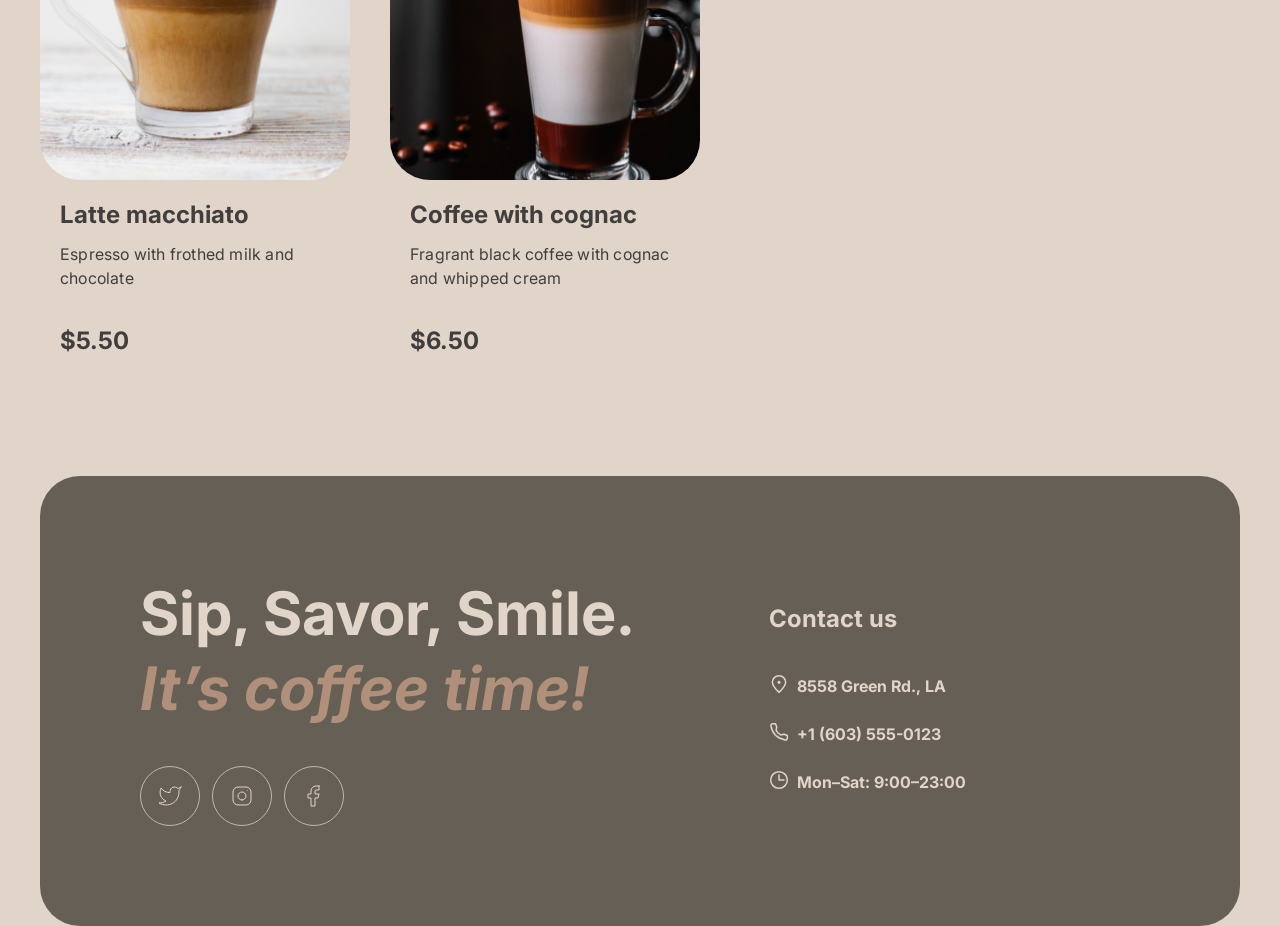
==== commit a769f39e: "feat: update second page" ====
--- a/menu.html
+++ b/menu.html
@@ -169,7 +169,180 @@
           <a href="./menu.html" class="header__menu-btn link">Menu</a>
         </div>
       </header>
-      <main class="main"></main>
+      <main class="main__catalog">
+        <section class="catalog">
+          <div class="catalog__top">
+            <h1 class="catalog__title">
+              Behind each of our cups hides an
+              <span class="title--italic">amazing surprise</span>
+            </h1>
+            <ul class="catalog__actions-list">
+              <li class="actions__item">
+                <button class="actions__btn actions__btn--coffee active">
+                  <span class="actions__btn-text">Coffee</span>
+                </button>
+              </li>
+              <li class="actions__item">
+                <button class="actions__btn actions__btn--tea">
+                  <span class="actions__btn-text">Tea</span>
+                </button>
+              </li>
+              <li class="actions__item">
+                <button class="actions__btn actions__btn--dessert">
+                  <span class="actions__btn-text">Dessert</span>
+                </button>
+              </li>
+            </ul>
+          </div>
+          <ul class="catalog__list">
+            <li class="catalog__item">
+              <div class="catalog__item-block">
+                <img
+                  src="./assets/images/catalog/coffee/coffee-1.jpg"
+                  alt="Irish coffee"
+                  class="catalog__block-image"
+                />
+              </div>
+              <div class="catalog__item-info">
+                <div class="catalog__info-block">
+                  <h2 class="catalog__info-title">Irish coffee</h2>
+                  <p class="catalog__info-paragraph">
+                    Fragrant black coffee with Jameson Irish whiskey and whipped
+                    milk
+                  </p>
+                </div>
+                <p class="catalog__info-cost">$7.00</p>
+              </div>
+            </li>
+            <li class="catalog__item">
+              <div class="catalog__item-block">
+                <img
+                  src="./assets/images/catalog/coffee/coffee-2.jpg"
+                  alt="Kahlua coffee"
+                  class="catalog__block-image"
+                />
+              </div>
+              <div class="catalog__item-info">
+                <div class="catalog__info-block">
+                  <h2 class="catalog__info-title">Kahlua coffee</h2>
+                  <p class="catalog__info-paragraph">
+                    Classic coffee with milk and Kahlua liqueur under a cap of
+                    frothed milk
+                  </p>
+                </div>
+                <p class="catalog__info-cost">$7.00</p>
+              </div>
+            </li>
+            <li class="catalog__item">
+              <div class="catalog__item-block">
+                <img
+                  src="./assets/images/catalog/coffee/coffee-3.jpg"
+                  alt="Honey raf"
+                  class="catalog__block-image"
+                />
+              </div>
+              <div class="catalog__item-info">
+                <div class="catalog__info-block">
+                  <h2 class="catalog__info-title">Honey raf</h2>
+                  <p class="catalog__info-paragraph">
+                    Espresso with frothed milk, cream and aromatic honey
+                  </p>
+                </div>
+                <p class="catalog__info-cost">$5.50</p>
+              </div>
+            </li>
+            <li class="catalog__item">
+              <div class="catalog__item-block">
+                <img
+                  src="./assets/images/catalog/coffee/coffee-4.jpg"
+                  alt="Ice cappuccino"
+                  class="catalog__block-image"
+                />
+              </div>
+              <div class="catalog__item-info">
+                <div class="catalog__info-block">
+                  <h2 class="catalog__info-title">Ice cappuccino</h2>
+                  <p class="catalog__info-paragraph">
+                    Cappuccino with soft thick foam in summer version with ice
+                  </p>
+                </div>
+                <p class="catalog__info-cost">$5.50</p>
+              </div>
+            </li>
+            <li class="catalog__item">
+              <div class="catalog__item-block">
+                <img
+                  src="./assets/images/catalog/coffee/coffee-5.jpg"
+                  alt="Espresso"
+                  class="catalog__block-image"
+                />
+              </div>
+              <div class="catalog__item-info">
+                <div class="catalog__info-block">
+                  <h2 class="catalog__info-title">Espresso</h2>
+                  <p class="catalog__info-paragraph">Classic black coffee</p>
+                </div>
+                <p class="catalog__info-cost">$4.50</p>
+              </div>
+            </li>
+            <li class="catalog__item">
+              <div class="catalog__item-block">
+                <img
+                  src="./assets/images/catalog/coffee/coffee-6.jpg"
+                  alt="Latte"
+                  class="catalog__block-image"
+                />
+              </div>
+              <div class="catalog__item-info">
+                <div class="catalog__info-block">
+                  <h2 class="catalog__info-title">Latte</h2>
+                  <p class="catalog__info-paragraph">
+                    Espresso coffee with the addition of steamed milk and dense
+                    milk foam
+                  </p>
+                </div>
+                <p class="catalog__info-cost">$5.50</p>
+              </div>
+            </li>
+            <li class="catalog__item">
+              <div class="catalog__item-block">
+                <img
+                  src="./assets/images/catalog/coffee/coffee-7.jpg"
+                  alt="Latte macchiato"
+                  class="catalog__block-image"
+                />
+              </div>
+              <div class="catalog__item-info">
+                <div class="catalog__info-block">
+                  <h2 class="catalog__info-title">Latte macchiato</h2>
+                  <p class="catalog__info-paragraph">
+                    Espresso with frothed milk and chocolate
+                  </p>
+                </div>
+                <p class="catalog__info-cost">$5.50</p>
+              </div>
+            </li>
+            <li class="catalog__item">
+              <div class="catalog__item-block">
+                <img
+                  src="./assets/images/catalog/coffee/coffee-8.jpg"
+                  alt="Coffee with cognac"
+                  class="catalog__block-image"
+                />
+              </div>
+              <div class="catalog__item-info">
+                <div class="catalog__info-block">
+                  <h2 class="catalog__info-title">Coffee with cognac</h2>
+                  <p class="catalog__info-paragraph">
+                    Fragrant black coffee with cognac and whipped cream
+                  </p>
+                </div>
+                <p class="catalog__info-cost">$6.50</p>
+              </div>
+            </li>
+          </ul>
+        </section>
+      </main>
       <footer class="footer">
         <div class="footer__left">
           <h2 id="contact" class="social__title">
--- a/styles/style.css
+++ b/styles/style.css
@@ -96,10 +96,6 @@
 
 h3 {
   font-size: 1.5rem;
-}
-
-h4 {
-  font-size: 1rem;
 }
 
 .container {
@@ -563,14 +559,14 @@
   background-color: var(--color-border-inverse);
 }
 
-.mobile__controls-btn h4 {
+.mobile__controls-btn .btn__info-title {
   transition-duration: var(--transition-duration);
 }
 
 .mobile__controls-btn svg path {
   transition-duration: var(--transition-duration);
 }
-.mobile__controls-btn:hover h4 {
+.mobile__controls-btn:hover .btn__info-title {
   color: var(--color-inverse);
 }
 
@@ -590,6 +586,10 @@
 }
 
 .btn__info-title {
+  font-size: 1rem;
+  font-weight: bold;
+  color: var(--color-primary);
+  line-height: 105%;
 }
 
 .mobile__right {
@@ -703,3 +703,157 @@
   display: flex;
   height: 1.75rem;
 }
+
+/*======== CATALOG ==========*/
+.main__catalog {
+}
+
+.catalog {
+  display: flex;
+  flex-direction: column;
+  align-items: center;
+  justify-content: center;
+  gap: 2.5rem;
+  margin-bottom: 6.25rem;
+}
+
+.catalog__top {
+  display: flex;
+  flex-direction: column;
+  gap: 2.5rem;
+  max-width: 50rem;
+}
+
+.catalog__title {
+  text-align: center;
+  font-size: 3.75rem;
+  line-height: 125%;
+}
+
+.catalog__actions-list {
+  display: flex;
+  align-items: center;
+  justify-content: center;
+  gap: 1rem;
+}
+
+.actions__item {
+}
+
+.actions__btn {
+  position: relative;
+  display: flex;
+  align-items: center;
+  gap: 0.5rem;
+  padding: 0.5rem;
+  padding: 0.6875rem 1rem 0.6875rem 2.875rem;
+  color: var(--color-border-inverse);
+  border: 1px solid var(--color-border-primary);
+  border-radius: var(--border-radius);
+  background-color: transparent;
+  transition-duration: var(--transition-duration);
+}
+
+.actions__btn.active {
+  color: var(--color-inverse);
+  background-color: var(--color-border-inverse);
+}
+
+.actions__btn::after {
+  content: "";
+  position: absolute;
+  top: 50%;
+  left: 0.5rem;
+  transform: translateY(-50%);
+  width: 1.875rem;
+  aspect-ratio: 1;
+  border-radius: var(--border-radius);
+  background-color: var(--color-border-primary);
+}
+
+.actions__btn.active::after {
+  background-color: var(--color-inverse);
+}
+
+.actions__btn--coffee::after {
+  background-image: url("../assets/images/icons/coffee.png");
+  background-position: center;
+  background-repeat: no-repeat;
+}
+
+.actions__btn--tea::after {
+  background-image: url("../assets/images/icons/tea.png");
+  background-position: center;
+  background-repeat: no-repeat;
+}
+
+.actions__btn--dessert::after {
+  background-image: url("../assets/images/icons/dessert.png");
+  background-position: center;
+  background-repeat: no-repeat;
+}
+
+.actions__btn-text {
+  font-weight: 600;
+}
+
+.catalog__list {
+  display: flex;
+  flex-wrap: wrap;
+  gap: 2.5rem;
+}
+
+.catalog__item {
+  display: flex;
+  flex-direction: column;
+  gap: 1.25rem;
+  width: 100%;
+  max-width: 19.375rem;
+  min-height: 31.625rem;
+}
+
+.catalog__item-block {
+  border-radius: 2.5rem;
+  overflow: hidden;
+  min-height: 19.375rem;
+}
+
+.catalog__block-image {
+  scale: 1.1;
+  transition-duration: var(--transition-duration);
+}
+
+.catalog__item:hover .catalog__block-image {
+  scale: 1;
+}
+
+.catalog__item-info {
+  display: flex;
+  flex-direction: column;
+  justify-content: space-between;
+  height: 100%;
+  padding-inline: 1.25rem;
+  padding-bottom: 1.25rem;
+}
+
+.catalog__info-block {
+  display: flex;
+  flex-direction: column;
+  gap: 0.75rem;
+}
+
+.catalog__info-title {
+  font-size: 1.5rem;
+  line-height: 125%;
+}
+
+.catalog__info-paragraph {
+  line-height: 150%;
+  letter-spacing: 0.2px;
+}
+
+.catalog__info-cost {
+  font-weight: 600;
+  font-size: 24px;
+  line-height: 125%;
+}
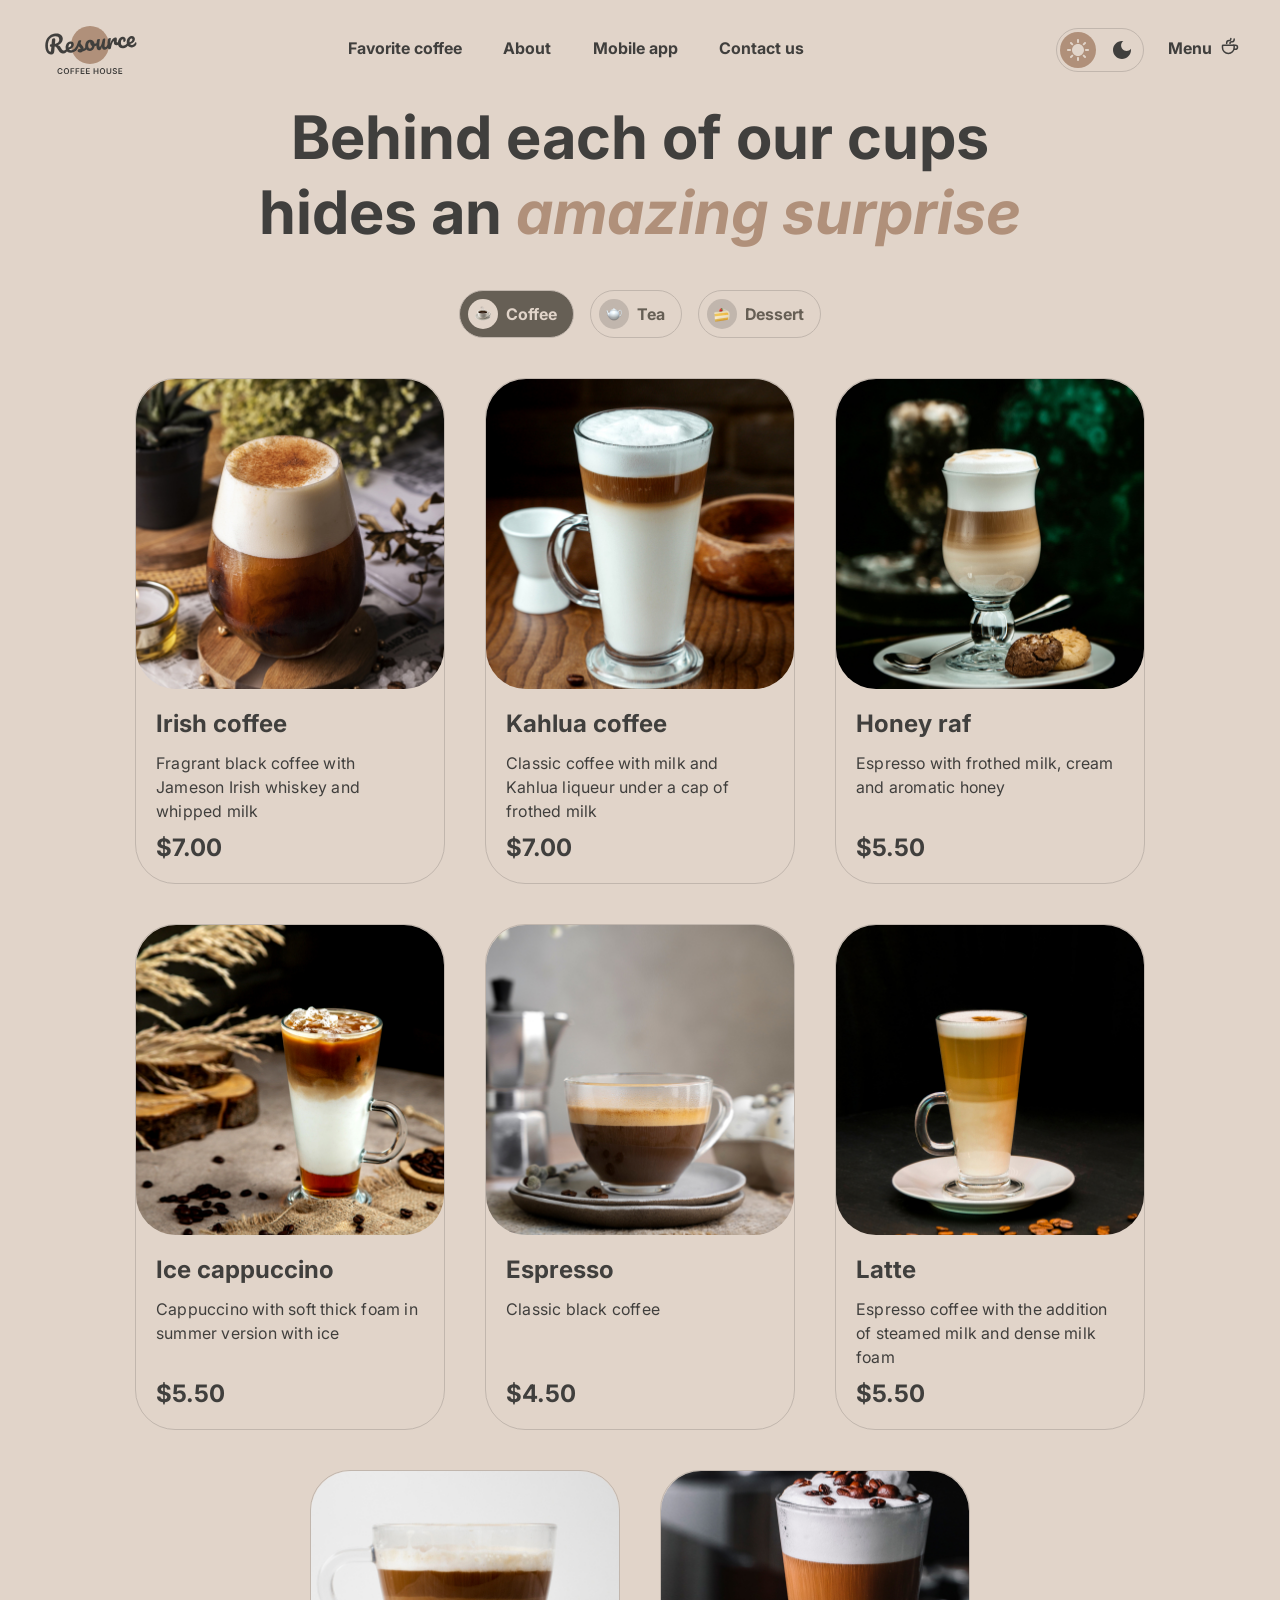
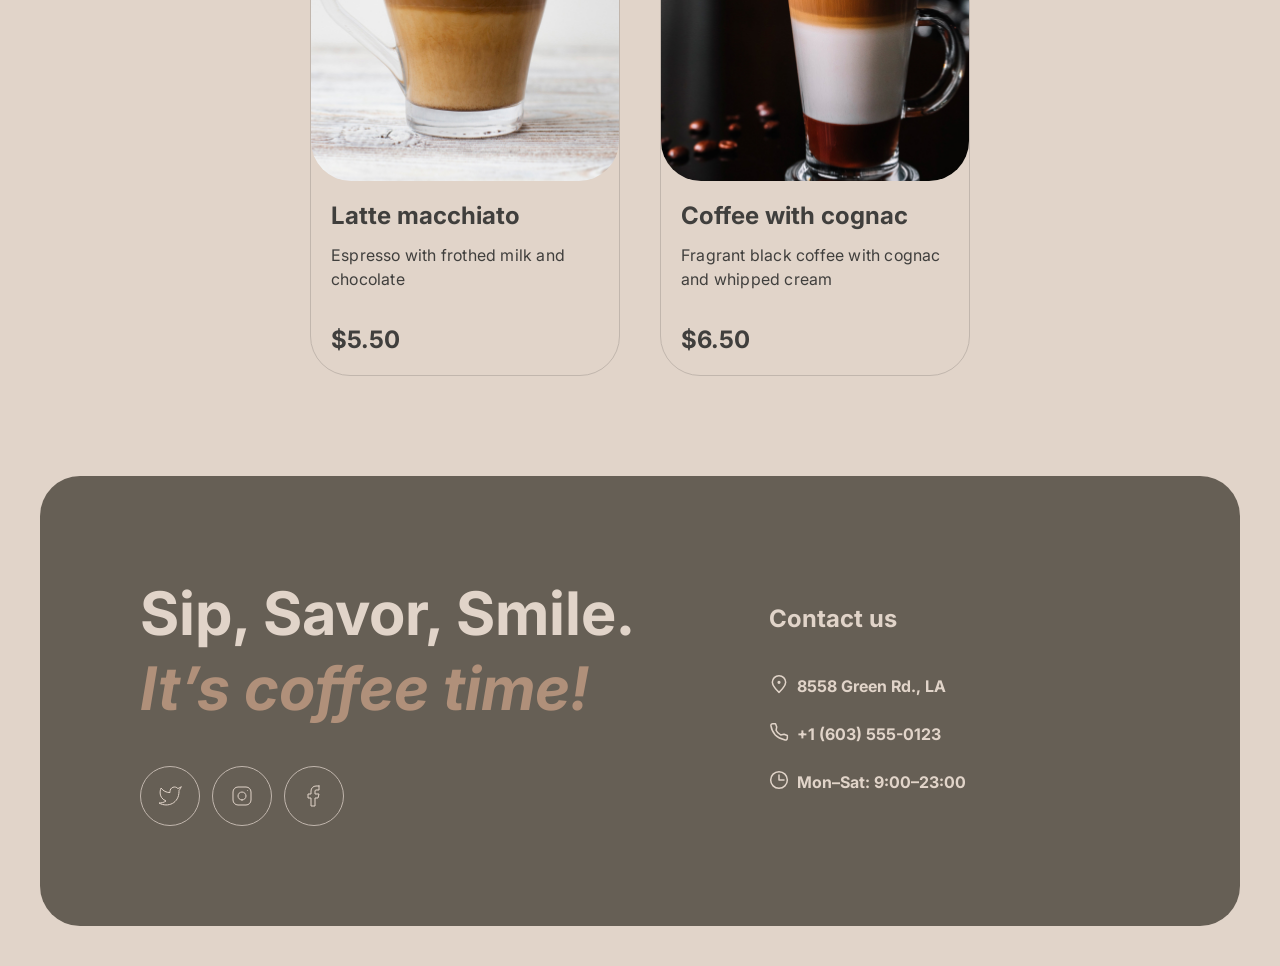
==== commit df7013ac: "feat: add adaptive second page" ====
--- a/menu.html
+++ b/menu.html
@@ -109,24 +109,18 @@
           <nav class="header__nav">
             <ul class="nav__list">
               <li class="nav__list-item">
-                <a href="/index.html#favorite" class="nav__item-link link"
+                <a href="#favorite" class="nav__item-link link"
                   >Favorite coffee</a
                 >
               </li>
               <li class="nav__list-item">
-                <a href="/index.html#about" class="nav__item-link link"
-                  >About</a
-                >
+                <a href="#about" class="nav__item-link link">About</a>
               </li>
               <li class="nav__list-item">
-                <a href="/index.html#mobile" class="nav__item-link link"
-                  >Mobile app</a
-                >
+                <a href="#mobile" class="nav__item-link link">Mobile app</a>
               </li>
               <li class="nav__list-item">
-                <a href="/index.html#contact" class="nav__item-link link"
-                  >Contact us</a
-                >
+                <a href="#contact" class="nav__item-link link">Contact us</a>
               </li>
             </ul>
           </nav>
@@ -167,6 +161,10 @@
             </li>
           </ul>
           <a href="./menu.html" class="header__menu-btn link">Menu</a>
+          <div class="burger">
+            <span class="line"></span>
+            <span class="line"></span>
+          </div>
         </div>
       </header>
       <main class="main__catalog">
@@ -341,6 +339,28 @@
               </div>
             </li>
           </ul>
+          <button class="catalog__btn">
+            <svg
+              width="24"
+              height="24"
+              viewBox="0 0 24 24"
+              fill="none"
+              xmlns="http://www.w3.org/2000/svg"
+            >
+              <path
+                d="M21.8883 13.5C21.1645 18.3113 17.013 22 12 22C6.47715 22 2 17.5228 2 12C2 6.47715 6.47715 2 12 2C16.1006 2 19.6248 4.46819 21.1679 8"
+                stroke="#403F3D"
+                stroke-linecap="round"
+                stroke-linejoin="round"
+              />
+              <path
+                d="M17 8H21.4C21.7314 8 22 7.73137 22 7.4V3"
+                stroke="#403F3D"
+                stroke-linecap="round"
+                stroke-linejoin="round"
+              />
+            </svg>
+          </button>
         </section>
       </main>
       <footer class="footer">
@@ -421,7 +441,7 @@
           <ul class="contacts__list">
             <li class="contacts__list-item">
               <a
-                href="https://www.google.com/maps/search/?api=1&query=8558 Green Rd, +LA"
+                href="https://www.google.com/maps/search/?api=1&query=8558+Green+Rd,+LA"
                 class="contacts__item-link link link--light"
                 target="_blank"
                 >8558 Green Rd., LA</a
--- a/styles/style.css
+++ b/styles/style.css
@@ -57,7 +57,7 @@
 
 body {
   width: 100%;
-  height: 100%;
+  min-height: 100vh;
   color: var(--color-primary);
   font-family: var(--font-sans);
   background-color: var(--color-inverse);
@@ -102,7 +102,7 @@
   display: flex;
   flex-direction: column;
   width: 100%;
-  height: 100%;
+  min-height: 100vh;
   max-width: calc(var(--container-width) + var(--container-padding-x) * 2);
   padding: 0 var(--container-padding-x) 2.5rem;
   margin-inline: auto;
@@ -265,8 +265,27 @@
   background-image: url("../assets/images/icons/coffee-cup.svg");
 }
 
+.burger {
+  display: none;
+  align-items: center;
+  justify-content: center;
+  flex-direction: column;
+  gap: 0.5rem;
+  width: 2.75rem;
+  aspect-ratio: 1;
+  border: 1px solid var(--color-border-inverse);
+  border-radius: var(--border-radius);
+}
+
+.line {
+  width: 1.125rem;
+  height: 0.125rem;
+  background-color: var(--color-primary);
+}
+
 /*========= MAIN ==========*/
 .main {
+  flex: 1;
   display: flex;
   flex-direction: column;
   gap: 6.25rem;
@@ -343,10 +362,10 @@
   flex-direction: column;
   gap: 2.5rem;
   width: 100%;
-  min-height: 49.9375rem;
 }
 
 .favorite__title {
+  text-align: center;
 }
 
 .slider {
@@ -515,6 +534,7 @@
   display: flex;
   align-items: center;
   justify-content: space-between;
+  flex-wrap: wrap;
   min-height: 39.375rem;
   margin-bottom: 6.25rem;
 }
@@ -538,6 +558,7 @@
   display: flex;
   align-items: center;
   justify-content: center;
+  flex-wrap: wrap;
   gap: 1.25rem;
 }
 
@@ -604,6 +625,7 @@
 .footer {
   display: flex;
   align-items: center;
+  flex-wrap: wrap;
   gap: 8.4rem;
   padding: 6.25rem;
   min-height: 28.125rem;
@@ -800,6 +822,7 @@
 .catalog__list {
   display: flex;
   flex-wrap: wrap;
+  justify-content: center;
   gap: 2.5rem;
 }
 
@@ -810,6 +833,8 @@
   width: 100%;
   max-width: 19.375rem;
   min-height: 31.625rem;
+  border: 1px solid var(--color-border-primary);
+  border-radius: 2.5rem;
 }
 
 .catalog__item-block {
@@ -857,3 +882,98 @@
   font-size: 24px;
   line-height: 125%;
 }
+
+.catalog__btn {
+  display: none;
+  align-items: center;
+  justify-content: center;
+  width: 3.75rem;
+  aspect-ratio: 1;
+  border: 1px solid var(--color-primary);
+  border-radius: var(--border-radius);
+}
+
+/*====== ADAPTIVE =======*/
+@media (max-width: 768px) {
+  .header__nav {
+    display: none;
+  }
+
+  .header__menu-btn {
+    display: none;
+  }
+
+  .burger {
+    display: flex;
+  }
+
+  .about__list {
+    grid-template-columns: 1fr;
+    grid-template-rows: auto;
+  }
+
+  .about__list-item:nth-child(1),
+  .about__list-item:nth-child(2),
+  .about__list-item:nth-child(3),
+  .about__list-item:nth-child(4) {
+    grid-column: auto;
+    grid-row: auto;
+    height: 36.875rem;
+    min-height: 20rem;
+    margin-top: 0;
+  }
+
+  .about__list-item:nth-child(2),
+  .about__list-item:nth-child(3) {
+    display: none;
+  }
+
+  .footer {
+    gap: 6.25rem;
+    padding-inline: 3.75rem;
+  }
+
+  .catalog__item:nth-child(5),
+  .catalog__item:nth-child(6),
+  .catalog__item:nth-child(7),
+  .catalog__item:nth-child(8) {
+    display: none;
+  }
+
+  .catalog__btn {
+    display: flex;
+  }
+}
+
+@media (max-width: 740px) {
+  h1 {
+    font-size: 2.625rem;
+    line-height: 115%;
+  }
+
+  h2 {
+    font-size: 2rem;
+  }
+
+  .container {
+    padding-inline: 1rem;
+  }
+
+  .hero {
+    padding-inline: 1rem;
+  }
+}
+
+@media (max-width: 380px) {
+  .slider__controls {
+    display: none;
+  }
+
+  .mobile__controls {
+    justify-content: flex-start;
+  }
+
+  .catalog__actions-list {
+    gap: 0.5rem;
+  }
+}
